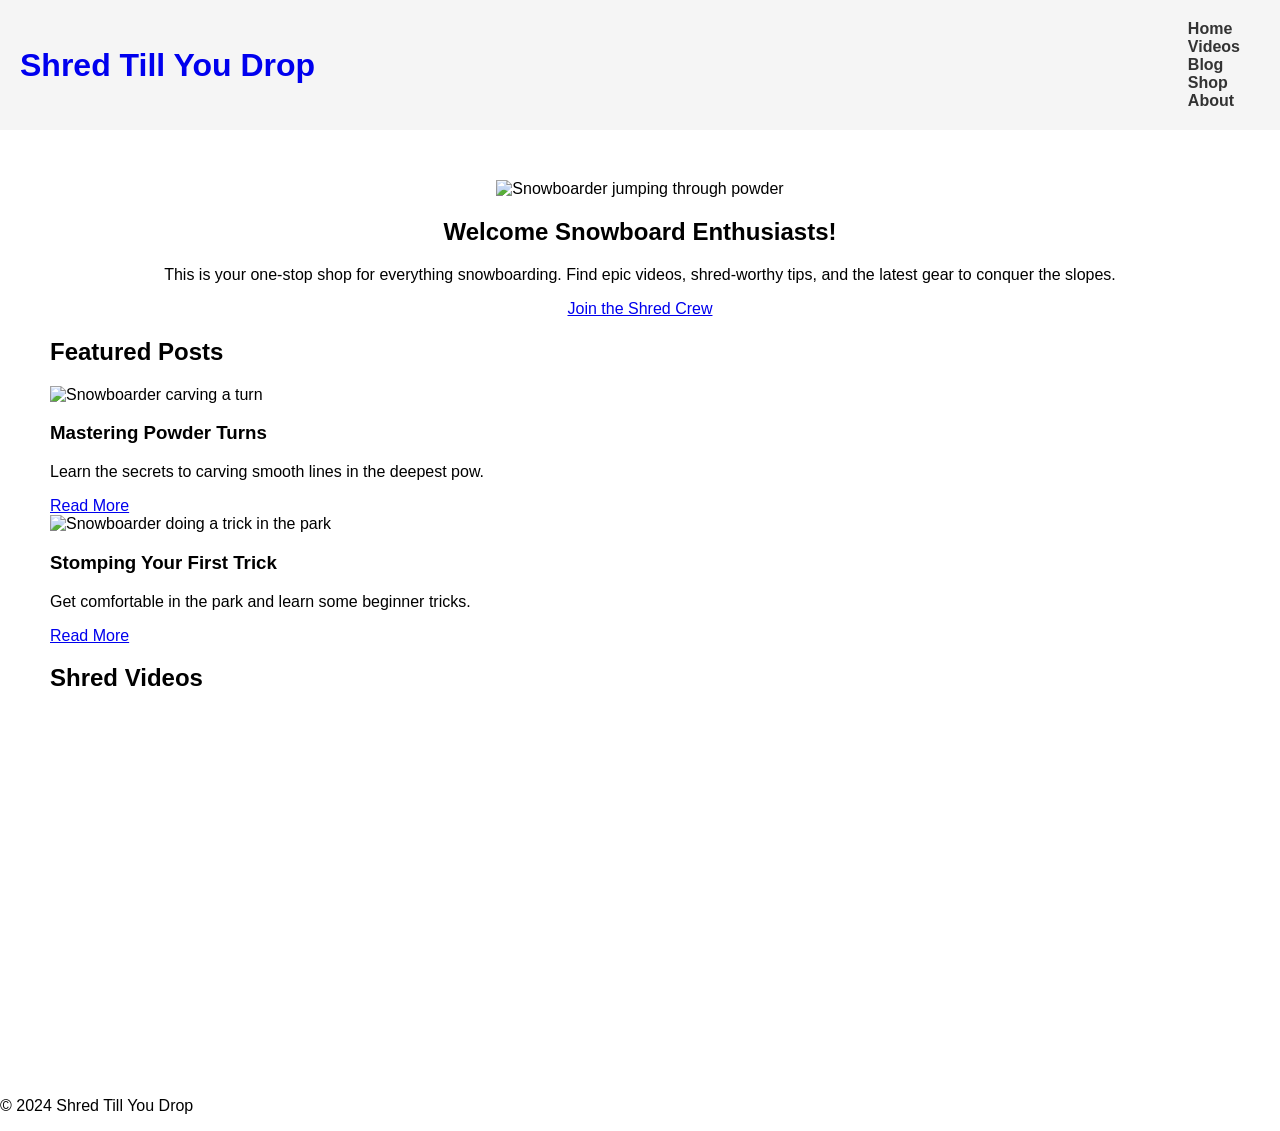
==== index.html @ 5d82a3a7 "commit" ====
<!DOCTYPE html>
<html lang="en">
<head>
  <meta charset="UTF-8">
  <meta name="viewport" content="width=device-width, initial-scale=1.0">
  <title>Shred Till You Drop - Snowboarding</title>
  <link rel="stylesheet" href="style.css">
</head>
<body>
  <header class="header">
    <a href="#" class="logo">
      <h1>Shred Till You Drop</h1>
    </a>
    <nav class="nav">
      <ul>
        <li><a href="#">Home</a></li>
        <li><a href="#">Videos</a></li>
        <li><a href="#">Blog</a></li>
        <li><a href="#">Shop</a></li>
        <li><a href="#">About</a></li>
      </ul>
    </nav>
  </header>

  <main>
    <section class="hero">
      <img src="https://unsplash.com/s/photos/ski-jumping" alt="Snowboarder jumping through powder">
      <h2>Welcome Snowboard Enthusiasts!</h2>
      <p>This is your one-stop shop for everything snowboarding. Find epic videos, shred-worthy tips, and the latest gear to conquer the slopes.</p>
      <a href="#" class="hero-btn">Join the Shred Crew</a>
    </section>

    <section class="featured-posts">
      <h2>Featured Posts</h2>
      <article>
        <img src="https://unsplash.com/s/photos/skiing-and-snowboarding" alt="Snowboarder carving a turn">
        <h3>Mastering Powder Turns</h3>
        <p>Learn the secrets to carving smooth lines in the deepest pow.</p>
        <a href="#">Read More</a>
      </article>
      <article>
        <img src="https://www.pexels.com/photo/a-snowboarder-is-doing-a-trick-on-a-rail-15751536/" alt="Snowboarder doing a trick in the park">
        <h3>Stomping Your First Trick</h3>
        <p>Get comfortable in the park and learn some beginner tricks.</p>
        <a href="#">Read More</a>
      </article>
    </section>

    <section class="videos">
      <h2>Shred Videos</h2>
      <iframe width="560" height="315" src="https://www.youtube.com/embed/hLQmtYMOBqQ" title="YouTube video" frameborder="0" allow="accelerometer; autoplay; clipboard-write; encrypted-media; gyroscope; picture-in-picture" allowfullscreen></iframe>
      <iframe width="560" height="315" src="https://www.youtube.com/embed/zFwO5_qaXXc" title="YouTube video" frameborder="0" allow="accelerometer; autoplay; clipboard-write; encrypted-media; gyroscope; picture-in-picture" allowfullscreen></iframe>
    </section>
  </main>

  <footer class="footer">
    <p>&copy; 2024 Shred Till You Drop</p>
  </footer>
</body>
</html>
---- style.css ----
body {
  font-family: Arial, sans-serif;
  margin: 0;
  padding: 0;
  background-color: #fff;
}

.header {
  background-color: #f5f5f5;
  color: #333;
  padding: 20px;
  display: flex;
  justify-content: space-between;
  align-items: center;
}

h1 {
  margin: 0;
  font-size: 2em;
}

.logo {
  text-decoration: none;
}

nav {
  display: flex;
}

nav ul {
  list-style: none;
  padding: 0;
  margin: 0;
}

nav li {
  margin-right: 20px;
}

nav a {
  color: #333;
  text-decoration: none;
  font-weight: bold;
}

main {
  padding: 50px;
}

.hero {
  text-align: center
}
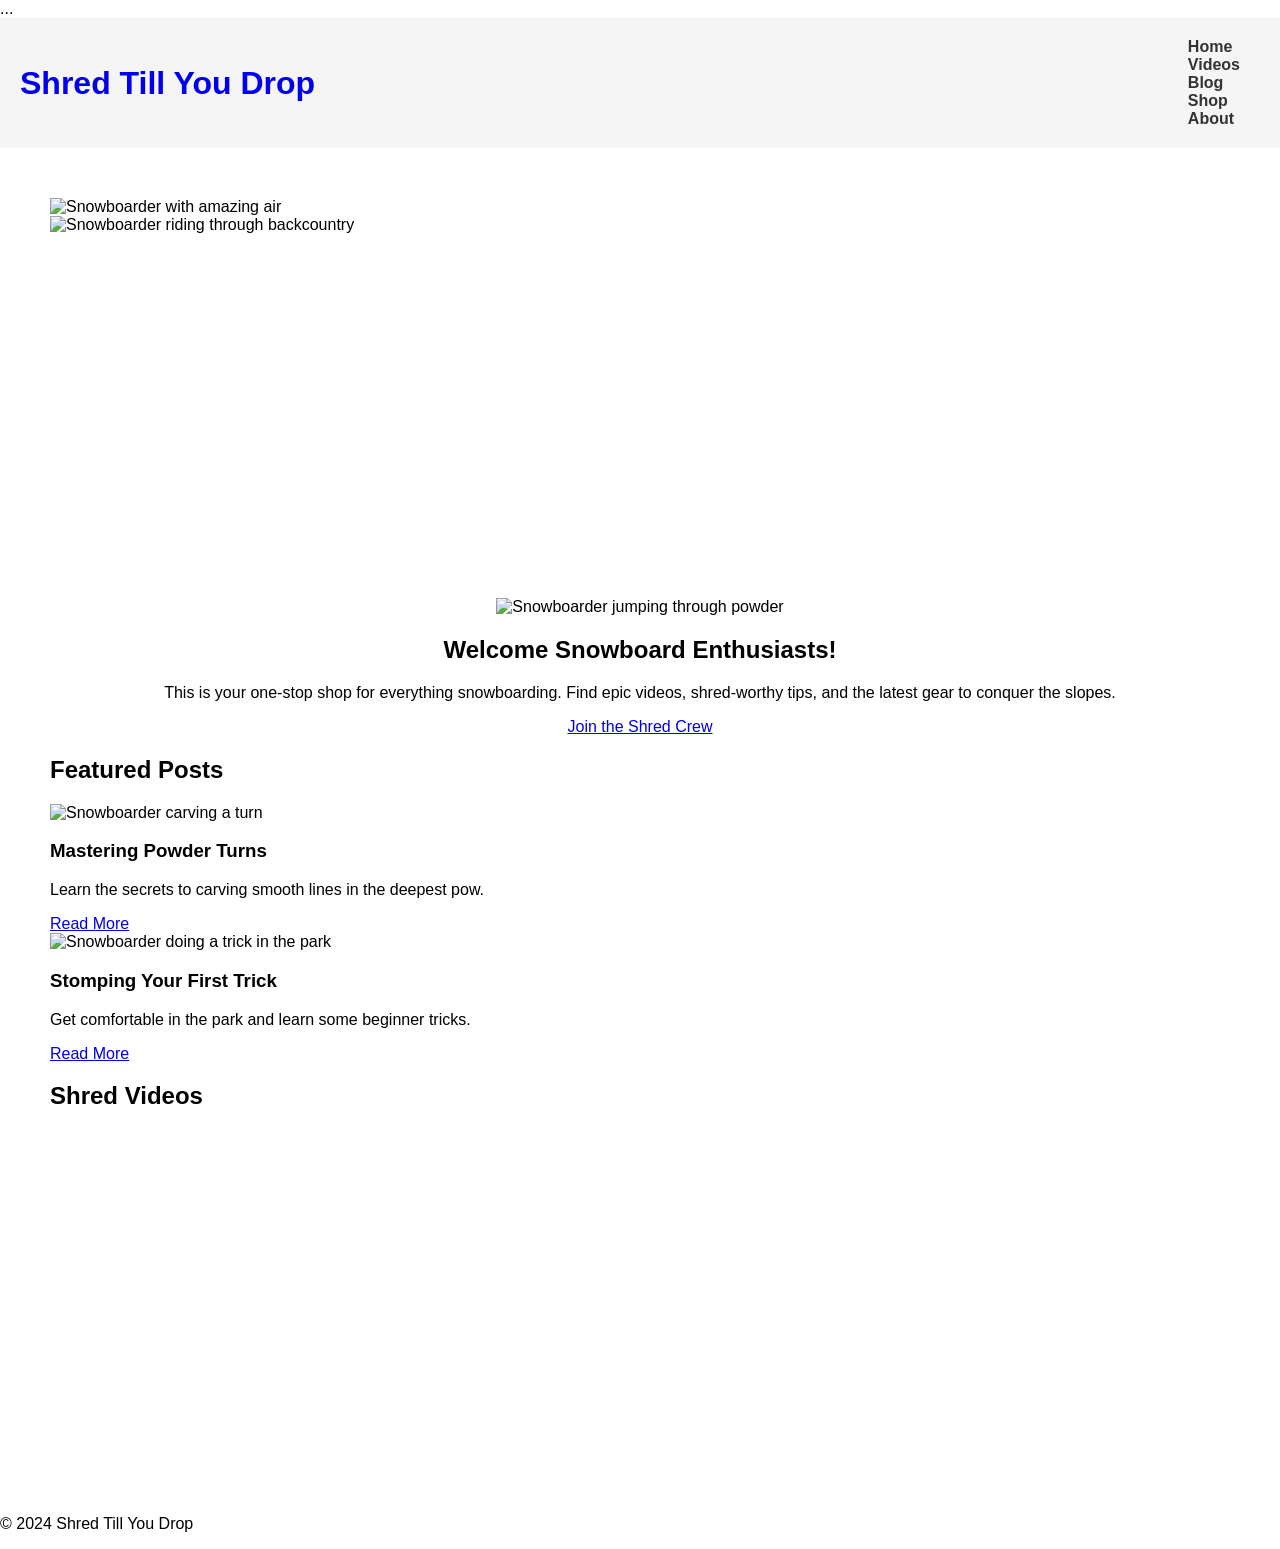
==== commit 2e944e2b: "commit" ====
--- a/index.html
+++ b/index.html
@@ -5,6 +5,8 @@
   <meta name="viewport" content="width=device-width, initial-scale=1.0">
   <title>Shred Till You Drop - Snowboarding</title>
   <link rel="stylesheet" href="style.css">
+  <link rel="stylesheet" href="style.css">
+  <link rel="stylesheet" href="path/to/swiper-bundle.min.css">  <script src="path/to/swiper-bundle.min.js"></script>  ...
 </head>
 <body>
   <header class="header">
@@ -23,6 +25,20 @@
   </header>
 
   <main>
+    <section class="slider">
+      <div class="swiper">
+        <div class="swiper-wrapper">
+          <div class="swiper-slide">
+            <img src="https://unsplash.com/s/photos/snowboard-jump" alt="Snowboarder with amazing air">
+          </div>
+          <div class="swiper-slide">
+            <img src="https://unsplash.com/s/photos/snowboarder-backcountry" alt="Snowboarder riding through backcountry">
+          </div>
+          </div>
+        <div class="swiper-button-prev"></div>
+        <div class="swiper-button-next"></div>
+      </div>
+    </section>
     <section class="hero">
       <img src="https://unsplash.com/s/photos/ski-jumping" alt="Snowboarder jumping through powder">
       <h2>Welcome Snowboard Enthusiasts!</h2>
@@ -56,5 +72,23 @@
   <footer class="footer">
     <p>&copy; 2024 Shred Till You Drop</p>
   </footer>
+
+
+  <script>
+    var swiper = new Swiper('.swiper', {
+      // Optional configuration options for the slider
+      slidesPerView: 1,
+      spaceBetween: 0,
+      loop: true,
+      pagination: {
+        el: '.swiper-pagination',
+        clickable: true
+      },
+      navigation: {
+        nextEl: '.swiper-button-next',
+        prevEl: '.swiper-button-prev'
+      }
+    });
+  </script>
 </body>
 </html>
--- a/style.css
+++ b/style.css
@@ -49,4 +49,19 @@
 
 .hero {
   text-align: center
+}
+.slider {
+  width: 100%;
+  height: 400px; /* Adjust height as needed */
+}
+
+.swiper-slide img {
+  width: 100%;
+  height: 100%;
+  object-fit: cover; /* Ensures images fill the slide area */
+}
+
+.swiper-button-prev,
+.swiper-button-next {
+  color: #fff; /* Adjust button color */
 }
--- a/style.css
+++ b/style.css
@@ -49,4 +49,19 @@
 
 .hero {
   text-align: center
+}
+.slider {
+  width: 100%;
+  height: 400px; /* Adjust height as needed */
+}
+
+.swiper-slide img {
+  width: 100%;
+  height: 100%;
+  object-fit: cover; /* Ensures images fill the slide area */
+}
+
+.swiper-button-prev,
+.swiper-button-next {
+  color: #fff; /* Adjust button color */
 }
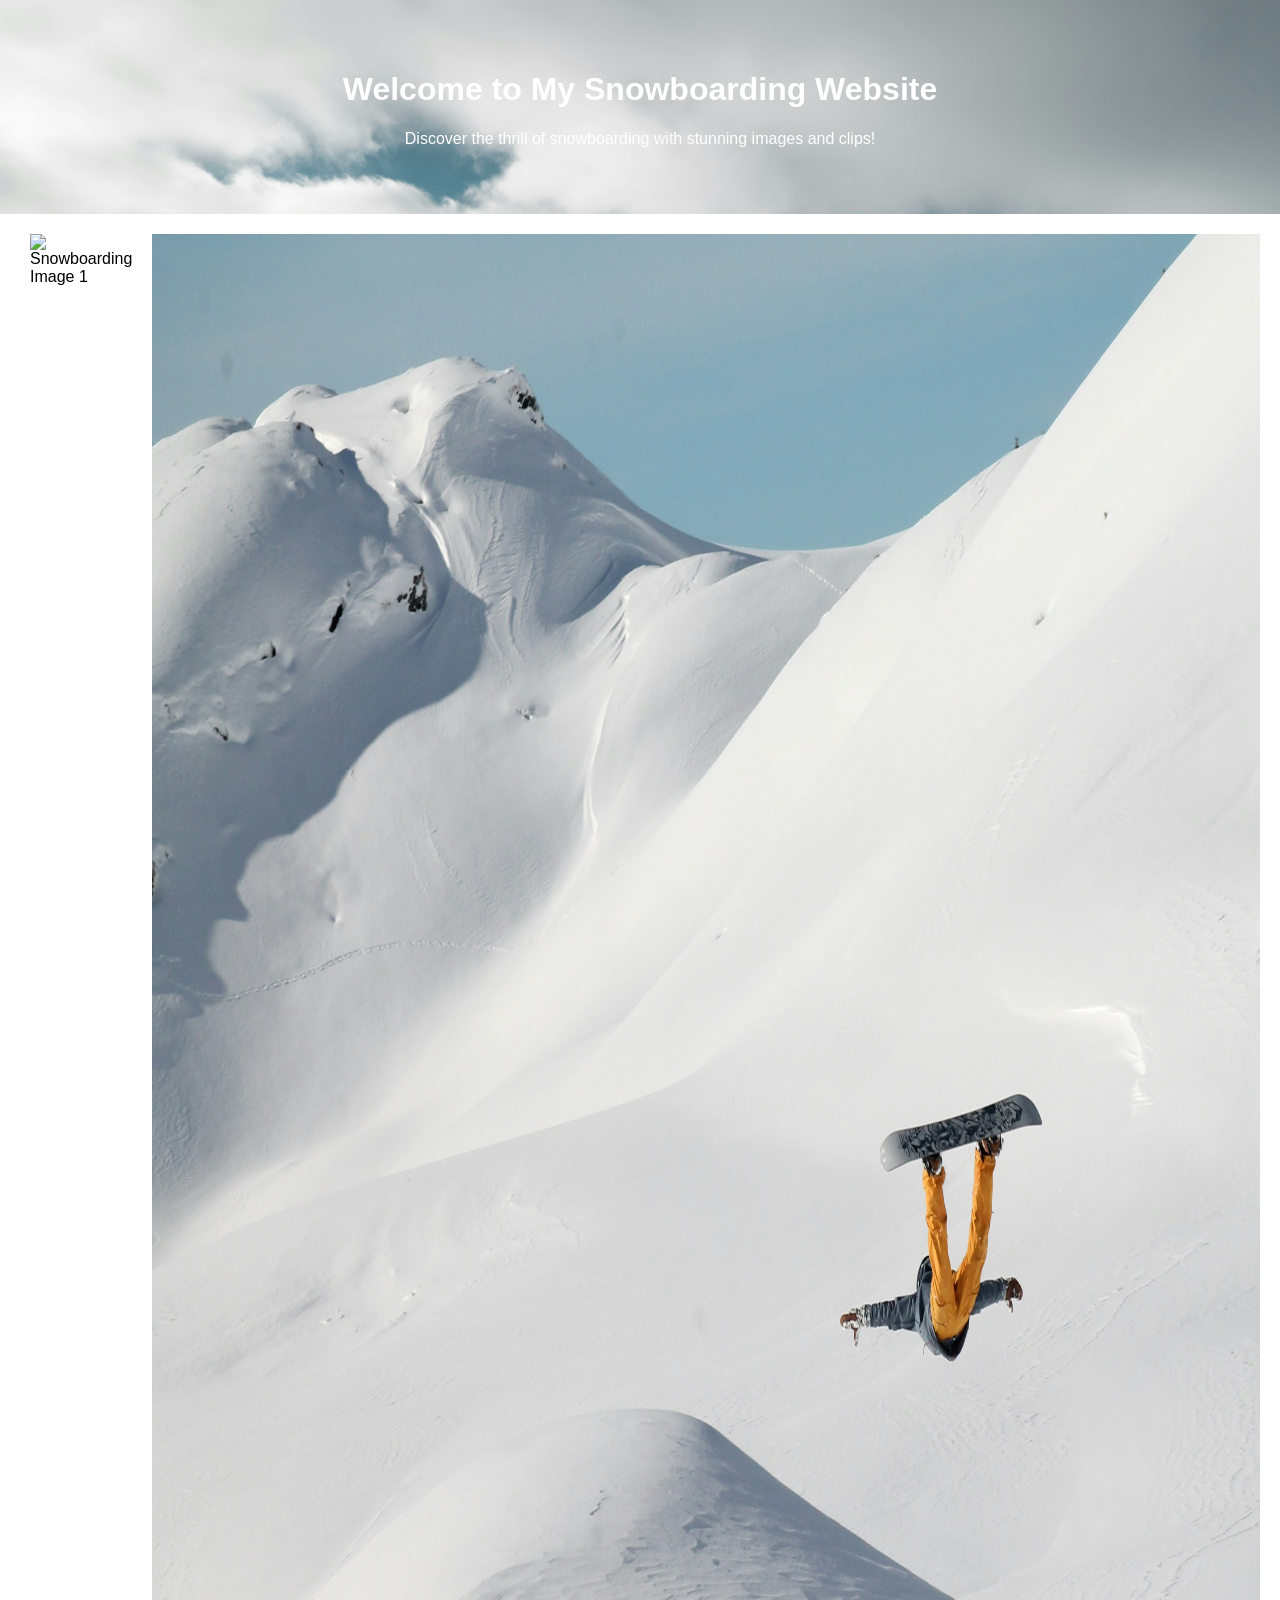
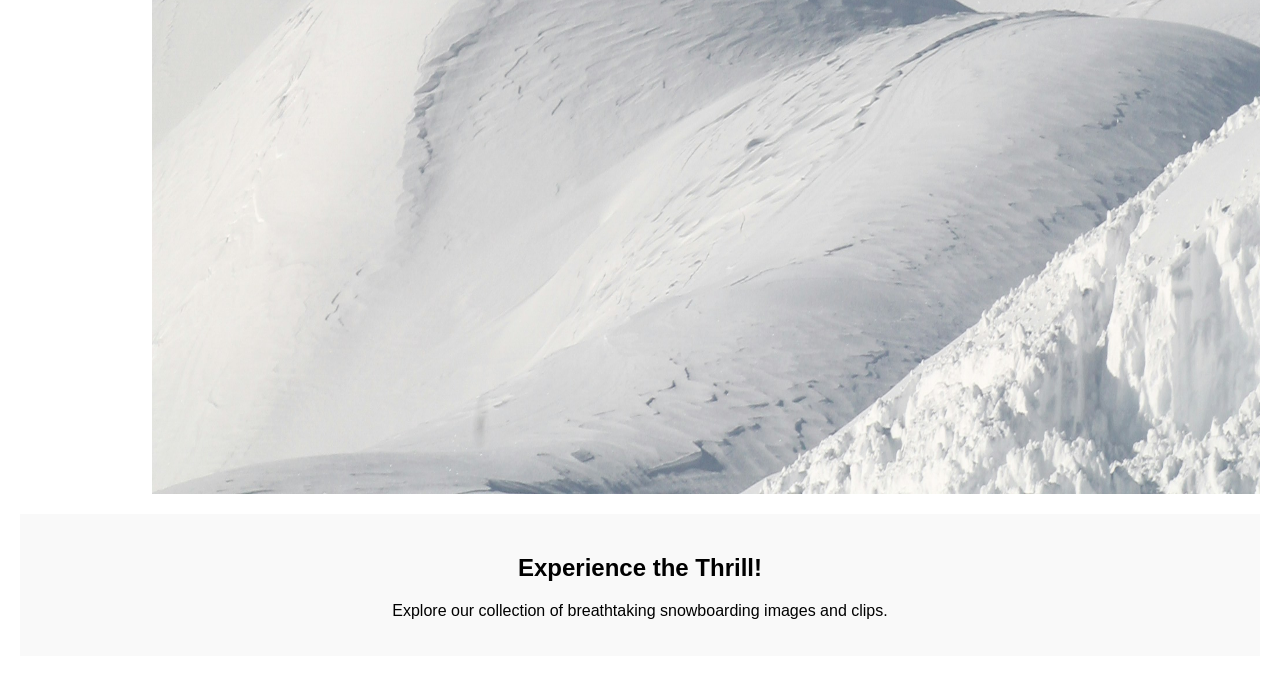
==== commit c042705a: "commit" ====
--- a/index.html
+++ b/index.html
@@ -1,94 +1,44 @@
 <!DOCTYPE html>
 <html lang="en">
 <head>
-  <meta charset="UTF-8">
-  <meta name="viewport" content="width=device-width, initial-scale=1.0">
-  <title>Shred Till You Drop - Snowboarding</title>
-  <link rel="stylesheet" href="style.css">
-  <link rel="stylesheet" href="style.css">
-  <link rel="stylesheet" href="path/to/swiper-bundle.min.css">  <script src="path/to/swiper-bundle.min.js"></script>  ...
+    <meta charset="UTF-8">
+    <meta name="viewport" content="width=device-width, initial-scale=1.0">
+    <title>Snowboarding Website</title>
+    <link rel="stylesheet" href="styles.css">
 </head>
 <body>
-  <header class="header">
-    <a href="#" class="logo">
-      <h1>Shred Till You Drop</h1>
-    </a>
-    <nav class="nav">
-      <ul>
-        <li><a href="#">Home</a></li>
-        <li><a href="#">Videos</a></li>
-        <li><a href="#">Blog</a></li>
-        <li><a href="#">Shop</a></li>
-        <li><a href="#">About</a></li>
-      </ul>
-    </nav>
-  </header>
+    <header class="header">
+        <div class="header-content">
+            <h1>Welcome to My Snowboarding Website</h1>
+            <p>Discover the thrill of snowboarding with stunning images and clips!</p>
+        </div>
+    </header>
+    
+    <div class="main-content">
+        <div class="slider">
+            <div class="slides">
+                <img src="images/bence-balla-schottner-wkEhUsKgtwM-unsplash.jpg" alt="Snowboarding Image 1">
+                <img src="images/fabian-schneider-LXswmpRHORY-unsplash.jpg" alt="Snowboarding Image 2">
+                <img src="images/go-montgenevre-QzUsG1EieqE-unsplash.jpg" alt="Snowboarding Image 3">
+                <img src="images/hamish-duncan-XO6FSH3H5CE-unsplash.jpg" alt="Snowboarding Image 4">
+                <img src="images/johannes-waibel-WdBQHcIiSIw-unsplash.jpg" alt="Snowboarding Image 5">
+                <img src="images/joshua-reddekopp-9BpTTLoTv9w-unsplash.jpg" alt="Snowboarding Image 6">
+                <img src="images/karsten-winegeart-pCS5YlrskC8-unsplash.jpg" alt="Snowboarding Image 7">
+                <img src="images/markos-mant-l6ZJR-7ZpQY-unsplash (1).jpg" alt="Snowboarding Image 8">
+                <img src="images/markos-mant-l6ZJR-7ZpQY-unsplash.jpg" alt="Snowboarding Image 9">
+                <img src="images/pexels-jeandaniel-francoeur-15751536.jpg" alt="Snowboarding Image 10">
+                <img src="images/sven-piek-xqO2r9QUyvo-unsplash.jpg" alt="Snowboarding Image 11">
+                <img src="images/yann-allegre-8FG9tt8qZ-8-unsplash.jpg" alt="Snowboarding Image 12">
+            </div>
+        </div>
+        
+        <div class="additional-content">
+            <h2>Experience the Thrill!</h2>
+            <p>Explore our collection of breathtaking snowboarding images and clips.</p>
+            <!-- Add more content here -->
+        </div>
+    </div>
 
-  <main>
-    <section class="slider">
-      <div class="swiper">
-        <div class="swiper-wrapper">
-          <div class="swiper-slide">
-            <img src="https://unsplash.com/s/photos/snowboard-jump" alt="Snowboarder with amazing air">
-          </div>
-          <div class="swiper-slide">
-            <img src="https://unsplash.com/s/photos/snowboarder-backcountry" alt="Snowboarder riding through backcountry">
-          </div>
-          </div>
-        <div class="swiper-button-prev"></div>
-        <div class="swiper-button-next"></div>
-      </div>
-    </section>
-    <section class="hero">
-      <img src="https://unsplash.com/s/photos/ski-jumping" alt="Snowboarder jumping through powder">
-      <h2>Welcome Snowboard Enthusiasts!</h2>
-      <p>This is your one-stop shop for everything snowboarding. Find epic videos, shred-worthy tips, and the latest gear to conquer the slopes.</p>
-      <a href="#" class="hero-btn">Join the Shred Crew</a>
-    </section>
-
-    <section class="featured-posts">
-      <h2>Featured Posts</h2>
-      <article>
-        <img src="https://unsplash.com/s/photos/skiing-and-snowboarding" alt="Snowboarder carving a turn">
-        <h3>Mastering Powder Turns</h3>
-        <p>Learn the secrets to carving smooth lines in the deepest pow.</p>
-        <a href="#">Read More</a>
-      </article>
-      <article>
-        <img src="https://www.pexels.com/photo/a-snowboarder-is-doing-a-trick-on-a-rail-15751536/" alt="Snowboarder doing a trick in the park">
-        <h3>Stomping Your First Trick</h3>
-        <p>Get comfortable in the park and learn some beginner tricks.</p>
-        <a href="#">Read More</a>
-      </article>
-    </section>
-
-    <section class="videos">
-      <h2>Shred Videos</h2>
-      <iframe width="560" height="315" src="https://www.youtube.com/embed/hLQmtYMOBqQ" title="YouTube video" frameborder="0" allow="accelerometer; autoplay; clipboard-write; encrypted-media; gyroscope; picture-in-picture" allowfullscreen></iframe>
-      <iframe width="560" height="315" src="https://www.youtube.com/embed/zFwO5_qaXXc" title="YouTube video" frameborder="0" allow="accelerometer; autoplay; clipboard-write; encrypted-media; gyroscope; picture-in-picture" allowfullscreen></iframe>
-    </section>
-  </main>
-
-  <footer class="footer">
-    <p>&copy; 2024 Shred Till You Drop</p>
-  </footer>
-
-
-  <script>
-    var swiper = new Swiper('.swiper', {
-      // Optional configuration options for the slider
-      slidesPerView: 1,
-      spaceBetween: 0,
-      loop: true,
-      pagination: {
-        el: '.swiper-pagination',
-        clickable: true
-      },
-      navigation: {
-        nextEl: '.swiper-button-next',
-        prevEl: '.swiper-button-prev'
-      }
-    });
-  </script>
+    <script src="script.js"></script>
 </body>
-</html>+</html>
--- a/styles.css
+++ b/styles.css
@@ -0,0 +1,48 @@
+body {
+  font-family: Arial, sans-serif;
+  margin: 0;
+  padding: 0;
+}
+
+.header {
+  background-image: url("images/yann-allegre-8FG9tt8qZ-8-unsplash.jpg"); /* Add your header background image */
+  background-size: cover;
+  color: #fff;
+  padding: 50px;
+  text-align: center;
+}
+
+.header-content {
+  max-width: 800px;
+  margin: 0 auto;
+}
+
+.main-content {
+  display: grid;
+  grid-template-columns: 1fr;
+  grid-gap: 20px;
+  padding: 20px;
+}
+
+.slider {
+  display: flex;
+  overflow-x: auto;
+  scroll-snap-type: x mandatory;
+}
+
+.slides {
+  display: flex;
+  scroll-snap-align: center;
+}
+
+.slides img {
+  max-width: 100%;
+  height: auto;
+  margin: 0 10px;
+}
+
+.additional-content {
+  background-color: #f9f9f9;
+  padding: 20px;
+  text-align: center;
+}
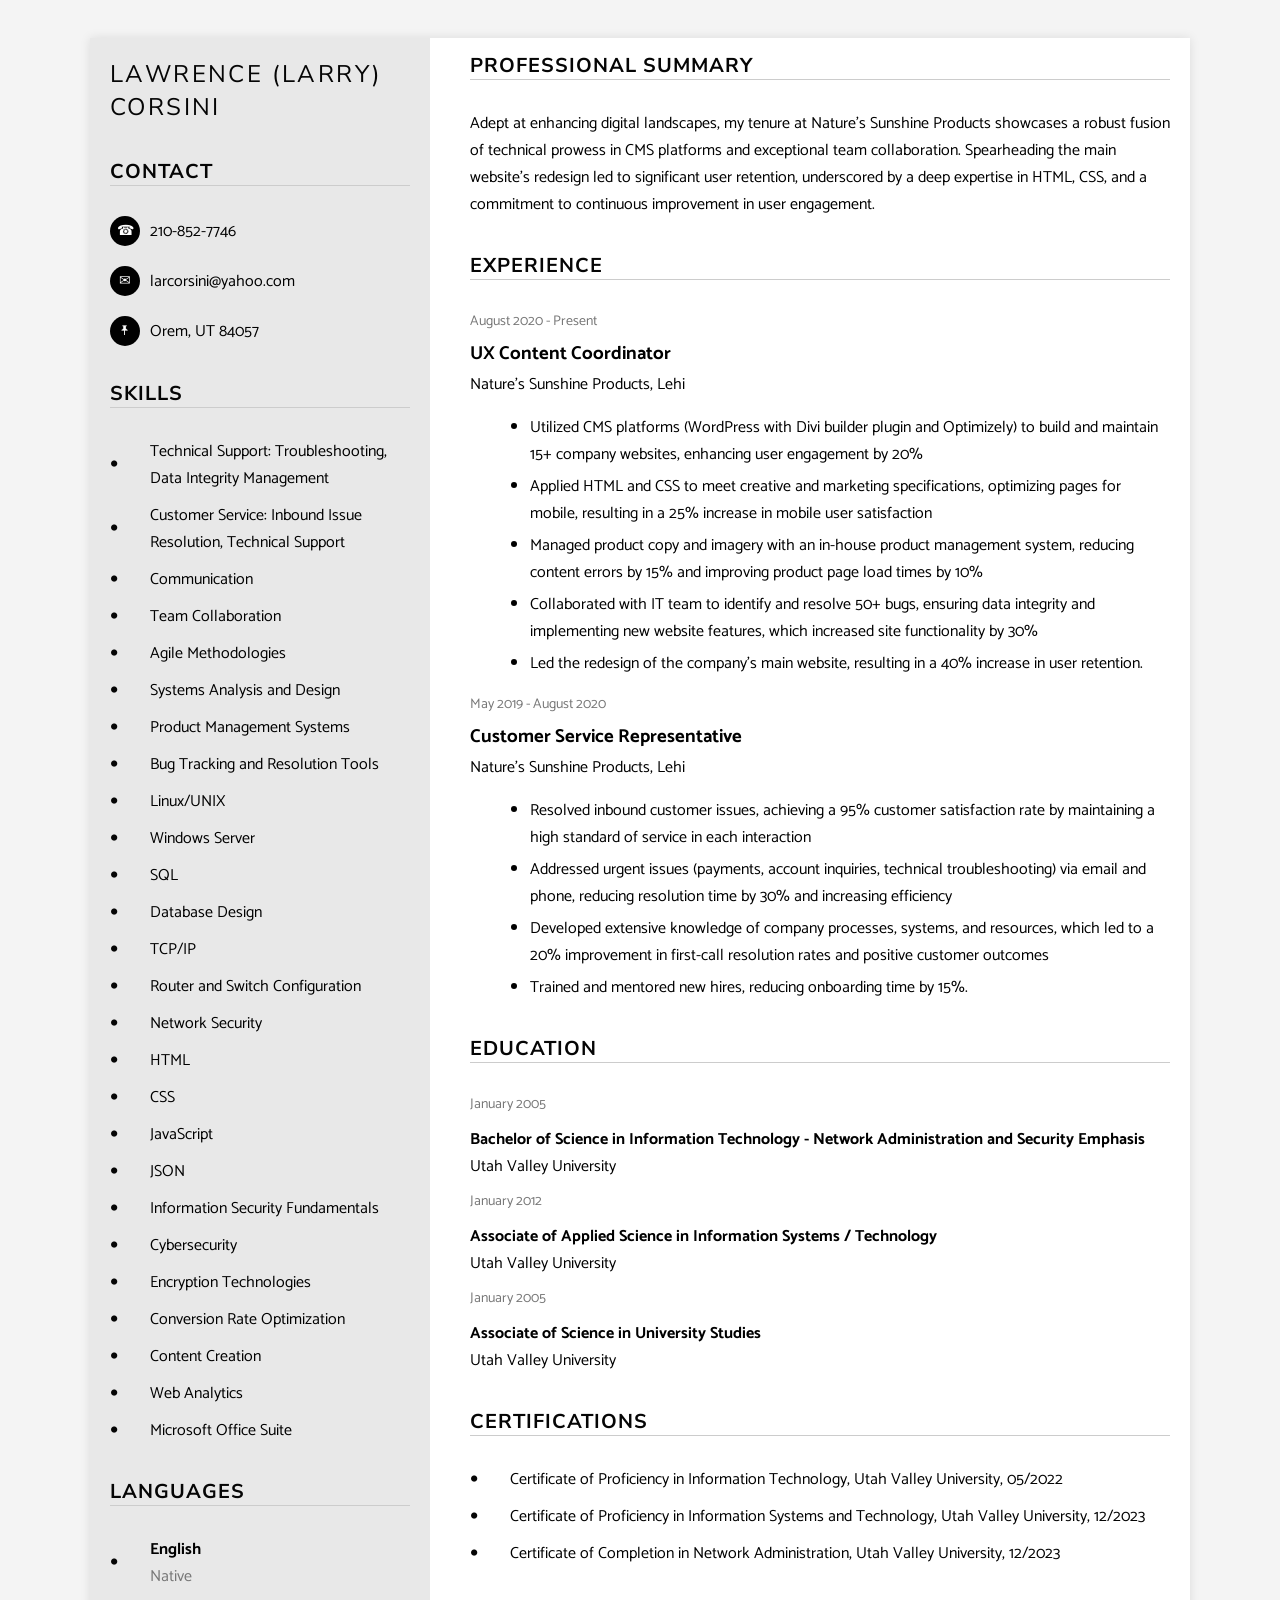
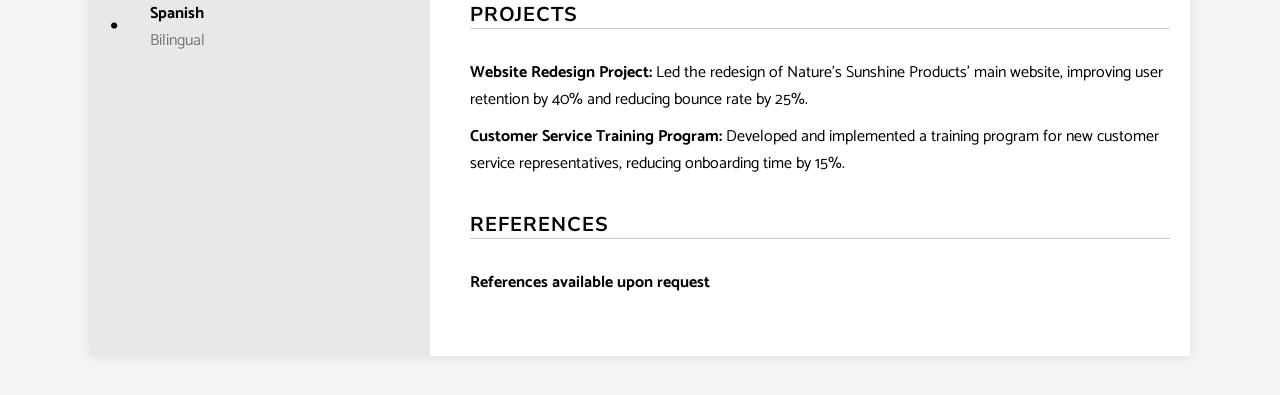
==== commit a718a4b3: "Add files via upload" ====
--- a/index.html
+++ b/index.html
@@ -1,44 +1,123 @@
-<!DOCTYPE html>
-<html lang="en">
-<head>
-    <meta charset="UTF-8">
-    <meta name="viewport" content="width=device-width, initial-scale=1.0">
-    <title>Snowboarding Website</title>
-    <link rel="stylesheet" href="styles.css">
-</head>
-<body>
-    <header class="header">
-        <div class="header-content">
-            <h1>Welcome to My Snowboarding Website</h1>
-            <p>Discover the thrill of snowboarding with stunning images and clips!</p>
-        </div>
-    </header>
-    
-    <div class="main-content">
-        <div class="slider">
-            <div class="slides">
-                <img src="images/bence-balla-schottner-wkEhUsKgtwM-unsplash.jpg" alt="Snowboarding Image 1">
-                <img src="images/fabian-schneider-LXswmpRHORY-unsplash.jpg" alt="Snowboarding Image 2">
-                <img src="images/go-montgenevre-QzUsG1EieqE-unsplash.jpg" alt="Snowboarding Image 3">
-                <img src="images/hamish-duncan-XO6FSH3H5CE-unsplash.jpg" alt="Snowboarding Image 4">
-                <img src="images/johannes-waibel-WdBQHcIiSIw-unsplash.jpg" alt="Snowboarding Image 5">
-                <img src="images/joshua-reddekopp-9BpTTLoTv9w-unsplash.jpg" alt="Snowboarding Image 6">
-                <img src="images/karsten-winegeart-pCS5YlrskC8-unsplash.jpg" alt="Snowboarding Image 7">
-                <img src="images/markos-mant-l6ZJR-7ZpQY-unsplash (1).jpg" alt="Snowboarding Image 8">
-                <img src="images/markos-mant-l6ZJR-7ZpQY-unsplash.jpg" alt="Snowboarding Image 9">
-                <img src="images/pexels-jeandaniel-francoeur-15751536.jpg" alt="Snowboarding Image 10">
-                <img src="images/sven-piek-xqO2r9QUyvo-unsplash.jpg" alt="Snowboarding Image 11">
-                <img src="images/yann-allegre-8FG9tt8qZ-8-unsplash.jpg" alt="Snowboarding Image 12">
-            </div>
-        </div>
-        
-        <div class="additional-content">
-            <h2>Experience the Thrill!</h2>
-            <p>Explore our collection of breathtaking snowboarding images and clips.</p>
-            <!-- Add more content here -->
-        </div>
-    </div>
-
-    <script src="script.js"></script>
-</body>
-</html>
+<!DOCTYPE html>
+<html lang="en">
+<head>
+    <meta charset="UTF-8">
+    <meta name="viewport" content="width=device-width, initial-scale=1.0">
+    <title>Lawrence Corsini - Resume</title>
+    <link rel="stylesheet" href="styles.css">
+    <link href="https://fonts.googleapis.com/css2?family=Catamaran:wght@400;500;600;700&family=Nunito+Sans:wght@400;600&display=swap" rel="stylesheet">
+</head>
+<body>
+    <div class="container">
+        <div class="left-box">
+            <div class="section name-sec">
+                <div class="name">
+                    <span class="first-name">Lawrence (Larry)</span>
+                    <span class="last-name">Corsini</span>
+                </div>
+            </div>
+            
+            <div class="section contact-sec">
+                <div class="sectiontitle">Contact</div>
+                <div class="contact-info">
+                    <p><span class="icon icon-phone"></span> 210-852-7746</p>
+                    <p><span class="icon icon-email"></span> larcorsini@yahoo.com</p>
+                    <p><span class="icon icon-address"></span> Orem, UT 84057</p>
+                </div>
+            </div>
+            <div class="section skills-sec">
+                <div class="sectiontitle">Skills</div>
+                <ul>
+                    <li>Technical Support: Troubleshooting, Data Integrity Management</li>
+                    <li>Customer Service: Inbound Issue Resolution, Technical Support</li>
+                    <li>Communication</li>
+                    <li>Team Collaboration</li>
+                    <li>Agile Methodologies</li>
+                    <li>Systems Analysis and Design</li>
+                    <li>Product Management Systems</li>
+                    <li>Bug Tracking and Resolution Tools</li>
+                    <li>Linux/UNIX</li>
+                    <li>Windows Server</li>
+                    <li>SQL</li>
+                    <li>Database Design</li>
+                    <li>TCP/IP</li>
+                    <li>Router and Switch Configuration</li>
+                    <li>Network Security</li>
+                    <li>HTML</li>
+                    <li>CSS</li>
+                    <li>JavaScript</li>
+                    <li>JSON</li>
+                    <li>Information Security Fundamentals</li>
+                    <li>Cybersecurity</li>
+                    <li>Encryption Technologies</li>
+                    <li>Conversion Rate Optimization</li>
+                    <li>Content Creation</li>
+                    <li>Web Analytics</li>
+                    <li>Microsoft Office Suite</li>
+                </ul>
+            </div>
+            <div class="section languages-sec">
+                <div class="sectiontitle">Languages</div>
+                <ul>
+                    <li><strong>English</strong><br><span class="light-text">Native</span></li>
+                    <li><strong>Spanish</strong><br><span class="light-text">Bilingual</span></li>
+                </ul>
+            </div>
+        </div>
+        <div class="right-box">
+            <div class="section summary-sec">
+                <div class="sectiontitle">Professional Summary</div>
+                <p>Adept at enhancing digital landscapes, my tenure at Nature's Sunshine Products showcases a robust fusion of technical prowess in CMS platforms and exceptional team collaboration. Spearheading the main website's redesign led to significant user retention, underscored by a deep expertise in HTML, CSS, and a commitment to continuous improvement in user engagement.</p>
+            </div>
+            <div class="section experience-sec">
+                <div class="sectiontitle">Experience</div>
+                <p class="date">August 2020 - Present</p>
+                <h3>UX Content Coordinator</h3>
+                <p>Nature's Sunshine Products, Lehi</p>
+                <ul>
+                    <li>Utilized CMS platforms (WordPress with Divi builder plugin and Optimizely) to build and maintain 15+ company websites, enhancing user engagement by 20%</li>
+                    <li>Applied HTML and CSS to meet creative and marketing specifications, optimizing pages for mobile, resulting in a 25% increase in mobile user satisfaction</li>
+                    <li>Managed product copy and imagery with an in-house product management system, reducing content errors by 15% and improving product page load times by 10%</li>
+                    <li>Collaborated with IT team to identify and resolve 50+ bugs, ensuring data integrity and implementing new website features, which increased site functionality by 30%</li>
+                    <li>Led the redesign of the company's main website, resulting in a 40% increase in user retention.</li>
+                </ul>
+                <p class="date">May 2019 - August 2020</p>
+                <h3>Customer Service Representative</h3>
+                <p>Nature's Sunshine Products, Lehi</p>
+                <ul>
+                    <li>Resolved inbound customer issues, achieving a 95% customer satisfaction rate by maintaining a high standard of service in each interaction</li>
+                    <li>Addressed urgent issues (payments, account inquiries, technical troubleshooting) via email and phone, reducing resolution time by 30% and increasing efficiency</li>
+                    <li>Developed extensive knowledge of company processes, systems, and resources, which led to a 20% improvement in first-call resolution rates and positive customer outcomes</li>
+                    <li>Trained and mentored new hires, reducing onboarding time by 15%.</li>
+                </ul>
+            </div>
+            <div class="section education-sec">
+                <div class="sectiontitle">Education</div>
+                <p class="date">January 2005</p>
+                <p><strong>Bachelor of Science in Information Technology - Network Administration and Security Emphasis</strong><br>Utah Valley University</p>
+                <p class="date">January 2012</p>
+                <p><strong>Associate of Applied Science in Information Systems / Technology</strong><br>Utah Valley University</p>
+                <p class="date">January 2005</p>
+                <p><strong>Associate of Science in University Studies</strong><br>Utah Valley University</p>
+            </div>
+            <div class="section certifications-sec">
+                <div class="sectiontitle">Certifications</div>
+                <ul>
+                    <li>Certificate of Proficiency in Information Technology, Utah Valley University, 05/2022</li>
+                    <li>Certificate of Proficiency in Information Systems and Technology, Utah Valley University, 12/2023</li>
+                    <li>Certificate of Completion in Network Administration, Utah Valley University, 12/2023</li>
+                </ul>
+            </div>
+            <div class="section projects-sec">
+                <div class="sectiontitle">Projects</div>
+                <p><strong>Website Redesign Project:</strong> Led the redesign of Nature's Sunshine Products' main website, improving user retention by 40% and reducing bounce rate by 25%.</p>
+                <p><strong>Customer Service Training Program:</strong> Developed and implemented a training program for new customer service representatives, reducing onboarding time by 15%.</p>
+            </div>
+            <div class="section references-sec">
+                <div class="sectiontitle">References</div>
+                <p><strong>References available upon request</strong></p>
+            </div>
+        </div>
+    </div>
+</body>
+</html>
--- a/styles.css
+++ b/styles.css
@@ -1,48 +1,181 @@
-body {
-  font-family: Arial, sans-serif;
-  margin: 0;
-  padding: 0;
-}
-
-.header {
-  background-image: url("images/yann-allegre-8FG9tt8qZ-8-unsplash.jpg"); /* Add your header background image */
-  background-size: cover;
-  color: #fff;
-  padding: 50px;
-  text-align: center;
-}
-
-.header-content {
-  max-width: 800px;
-  margin: 0 auto;
-}
-
-.main-content {
-  display: grid;
-  grid-template-columns: 1fr;
-  grid-gap: 20px;
-  padding: 20px;
-}
-
-.slider {
-  display: flex;
-  overflow-x: auto;
-  scroll-snap-type: x mandatory;
-}
-
-.slides {
-  display: flex;
-  scroll-snap-align: center;
-}
-
-.slides img {
-  max-width: 100%;
-  height: auto;
-  margin: 0 10px;
-}
-
-.additional-content {
-  background-color: #f9f9f9;
-  padding: 20px;
-  text-align: center;
-}
+body {
+    font-family: 'Catamaran', sans-serif;
+    margin: 0;
+    padding: 0;
+    display: flex;
+    justify-content: center;
+    align-items: center;
+    background-color: #f4f4f4;
+}
+
+.container {
+    display: flex;
+    width: 1100px;
+    background-color: #fff;
+    box-shadow: 0 0 10px rgba(0, 0, 0, 0.1);
+    margin: 3% 0;
+}
+
+.left-box {
+    width: 30%;
+    background-color: #e8e8e8;
+    padding: 20px;
+}
+
+.right-box {
+    width: 70%;
+    padding: 20px;
+    padding-left: 40px; /* More space between columns */
+
+}
+
+.section {
+    margin-bottom: 40px; /* Increase space between sections */
+}
+
+.sectiontitle {
+    font-family: 'Nunito Sans', sans-serif;
+    font-size: 20px;
+    margin-bottom: 30px;
+    border-bottom: 1px solid #ccc;
+    padding-bottom: 5px;
+    text-transform: uppercase;
+    font-weight: bold;
+    color: #050505;
+    letter-spacing: .05em;
+    line-height: 16px;
+}
+
+.name-sec .name {
+    text-align: left;
+    text-transform: uppercase;
+    font-family: 'Nunito Sans';
+    letter-spacing: .1em;
+    font-weight: 400;
+    font-size: 24px;
+    line-height: 33px;
+    box-sizing: border-box;
+    border: 0;
+    outline: 0;
+    vertical-align: baseline;
+    background: transparent;
+    margin: 0;
+    padding: 0;
+    color: #050505;
+}
+
+.name-sec .name .first-name,
+.name-sec .name .last-name {
+    display: block; /* Ensure each name part is on a separate line */
+}
+
+
+.contact-sec .contact-info p {
+    display: flex;
+    align-items: center;
+    margin: 20px 0;
+}
+
+.contact-sec .contact-info p .icon {
+    background-color: black;
+    color: white;
+    border-radius: 50%;
+    padding: 5px;
+    margin-right: 10px;
+    font-size: 14px;
+    text-align: center;
+    width: 20px;
+    height: 20px;
+    display: flex;
+    align-items: center;
+    justify-content: center;
+}
+
+.icon-phone::before {
+    content: "\260E";
+}
+
+.icon-email::before {
+    content: "\2709";
+}
+
+.icon-address::before {
+    content: "\1F588 ";
+}
+
+.skills-sec ul, .languages-sec ul, .certifications-sec ul {
+    list-style-type: none;
+    padding: 0;
+}
+
+.skills-sec ul li, .languages-sec ul li, .certifications-sec ul li {
+    margin-bottom: 10px; /* Increase space between items */
+    position: relative;
+    padding-left: 40px; /* Adjust padding for indentation */
+    list-style: none;
+}
+
+.skills-sec ul li::before, .languages-sec ul li::before, .certifications-sec ul li::before {
+    content: "\2022";
+    position: absolute;
+    left: 0;
+    top: 50%; /* Vertically center the bullet point */
+    transform: translateY(-50%);
+    font-size: 35px; /* Adjust size of bullet points */
+    color: #050505; /* Ensure bullet points are visible */
+}
+
+.summary-sec p, .projects-sec p, .references-sec p {
+    margin: 10px 0;
+}
+
+.experience-sec h3, .education-sec p {
+    margin: 10px 0;
+}
+
+.experience-sec ul {
+    list-style-type: disc;
+    margin-left: 20px;
+}
+
+.experience-sec ul li {
+    margin-bottom: 5px;
+}
+
+.experience-sec .date {
+    margin-bottom: 5px; /* Adjust the margin as needed */
+}
+
+.experience-sec h3 {
+    margin-top: 5px; /* Adjust the margin as needed */
+    margin-bottom: 2px; /* Reduce space below the job title */
+}
+
+.experience-sec p {
+    margin-top: 2px; /* Reduce space above the company name */
+    margin-bottom: 10px; /* Keep space below the company name consistent */
+}
+
+.date {
+    font-size: 14px;
+    color: #777;
+}
+
+.light-text {
+    color: #777;
+}
+.references-sec p strong {
+    color: #050505;
+    line-height: 14px;
+    font-size: 16px;
+    font-family: Catamaran;
+    word-wrap: break-word;
+    box-sizing: border-box;
+    border: 0;
+    outline: 0;
+    vertical-align: baseline;
+    background: transparent;
+    margin: 0;
+    padding: 0;
+    font-weight: bold;
+}
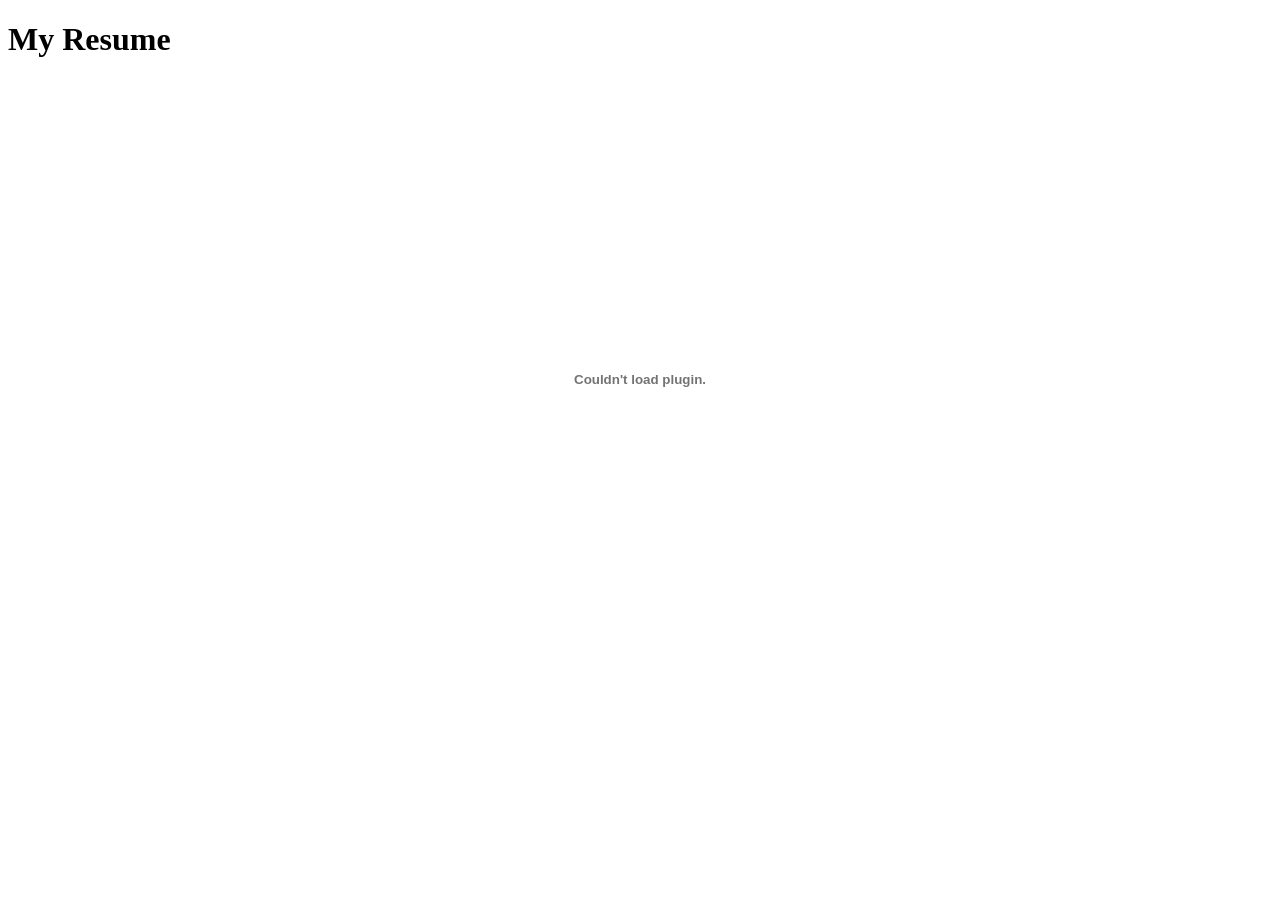
==== commit 3809c3c7: "Add files via upload" ====
--- a/index.html
+++ b/index.html
@@ -3,121 +3,10 @@
 <head>
     <meta charset="UTF-8">
     <meta name="viewport" content="width=device-width, initial-scale=1.0">
-    <title>Lawrence Corsini - Resume</title>
-    <link rel="stylesheet" href="styles.css">
-    <link href="https://fonts.googleapis.com/css2?family=Catamaran:wght@400;500;600;700&family=Nunito+Sans:wght@400;600&display=swap" rel="stylesheet">
+    <title>Larry Corsini - Resume</title>
 </head>
 <body>
-    <div class="container">
-        <div class="left-box">
-            <div class="section name-sec">
-                <div class="name">
-                    <span class="first-name">Lawrence (Larry)</span>
-                    <span class="last-name">Corsini</span>
-                </div>
-            </div>
-            
-            <div class="section contact-sec">
-                <div class="sectiontitle">Contact</div>
-                <div class="contact-info">
-                    <p><span class="icon icon-phone"></span> 210-852-7746</p>
-                    <p><span class="icon icon-email"></span> larcorsini@yahoo.com</p>
-                    <p><span class="icon icon-address"></span> Orem, UT 84057</p>
-                </div>
-            </div>
-            <div class="section skills-sec">
-                <div class="sectiontitle">Skills</div>
-                <ul>
-                    <li>Technical Support: Troubleshooting, Data Integrity Management</li>
-                    <li>Customer Service: Inbound Issue Resolution, Technical Support</li>
-                    <li>Communication</li>
-                    <li>Team Collaboration</li>
-                    <li>Agile Methodologies</li>
-                    <li>Systems Analysis and Design</li>
-                    <li>Product Management Systems</li>
-                    <li>Bug Tracking and Resolution Tools</li>
-                    <li>Linux/UNIX</li>
-                    <li>Windows Server</li>
-                    <li>SQL</li>
-                    <li>Database Design</li>
-                    <li>TCP/IP</li>
-                    <li>Router and Switch Configuration</li>
-                    <li>Network Security</li>
-                    <li>HTML</li>
-                    <li>CSS</li>
-                    <li>JavaScript</li>
-                    <li>JSON</li>
-                    <li>Information Security Fundamentals</li>
-                    <li>Cybersecurity</li>
-                    <li>Encryption Technologies</li>
-                    <li>Conversion Rate Optimization</li>
-                    <li>Content Creation</li>
-                    <li>Web Analytics</li>
-                    <li>Microsoft Office Suite</li>
-                </ul>
-            </div>
-            <div class="section languages-sec">
-                <div class="sectiontitle">Languages</div>
-                <ul>
-                    <li><strong>English</strong><br><span class="light-text">Native</span></li>
-                    <li><strong>Spanish</strong><br><span class="light-text">Bilingual</span></li>
-                </ul>
-            </div>
-        </div>
-        <div class="right-box">
-            <div class="section summary-sec">
-                <div class="sectiontitle">Professional Summary</div>
-                <p>Adept at enhancing digital landscapes, my tenure at Nature's Sunshine Products showcases a robust fusion of technical prowess in CMS platforms and exceptional team collaboration. Spearheading the main website's redesign led to significant user retention, underscored by a deep expertise in HTML, CSS, and a commitment to continuous improvement in user engagement.</p>
-            </div>
-            <div class="section experience-sec">
-                <div class="sectiontitle">Experience</div>
-                <p class="date">August 2020 - Present</p>
-                <h3>UX Content Coordinator</h3>
-                <p>Nature's Sunshine Products, Lehi</p>
-                <ul>
-                    <li>Utilized CMS platforms (WordPress with Divi builder plugin and Optimizely) to build and maintain 15+ company websites, enhancing user engagement by 20%</li>
-                    <li>Applied HTML and CSS to meet creative and marketing specifications, optimizing pages for mobile, resulting in a 25% increase in mobile user satisfaction</li>
-                    <li>Managed product copy and imagery with an in-house product management system, reducing content errors by 15% and improving product page load times by 10%</li>
-                    <li>Collaborated with IT team to identify and resolve 50+ bugs, ensuring data integrity and implementing new website features, which increased site functionality by 30%</li>
-                    <li>Led the redesign of the company's main website, resulting in a 40% increase in user retention.</li>
-                </ul>
-                <p class="date">May 2019 - August 2020</p>
-                <h3>Customer Service Representative</h3>
-                <p>Nature's Sunshine Products, Lehi</p>
-                <ul>
-                    <li>Resolved inbound customer issues, achieving a 95% customer satisfaction rate by maintaining a high standard of service in each interaction</li>
-                    <li>Addressed urgent issues (payments, account inquiries, technical troubleshooting) via email and phone, reducing resolution time by 30% and increasing efficiency</li>
-                    <li>Developed extensive knowledge of company processes, systems, and resources, which led to a 20% improvement in first-call resolution rates and positive customer outcomes</li>
-                    <li>Trained and mentored new hires, reducing onboarding time by 15%.</li>
-                </ul>
-            </div>
-            <div class="section education-sec">
-                <div class="sectiontitle">Education</div>
-                <p class="date">January 2005</p>
-                <p><strong>Bachelor of Science in Information Technology - Network Administration and Security Emphasis</strong><br>Utah Valley University</p>
-                <p class="date">January 2012</p>
-                <p><strong>Associate of Applied Science in Information Systems / Technology</strong><br>Utah Valley University</p>
-                <p class="date">January 2005</p>
-                <p><strong>Associate of Science in University Studies</strong><br>Utah Valley University</p>
-            </div>
-            <div class="section certifications-sec">
-                <div class="sectiontitle">Certifications</div>
-                <ul>
-                    <li>Certificate of Proficiency in Information Technology, Utah Valley University, 05/2022</li>
-                    <li>Certificate of Proficiency in Information Systems and Technology, Utah Valley University, 12/2023</li>
-                    <li>Certificate of Completion in Network Administration, Utah Valley University, 12/2023</li>
-                </ul>
-            </div>
-            <div class="section projects-sec">
-                <div class="sectiontitle">Projects</div>
-                <p><strong>Website Redesign Project:</strong> Led the redesign of Nature's Sunshine Products' main website, improving user retention by 40% and reducing bounce rate by 25%.</p>
-                <p><strong>Customer Service Training Program:</strong> Developed and implemented a training program for new customer service representatives, reducing onboarding time by 15%.</p>
-            </div>
-            <div class="section references-sec">
-                <div class="sectiontitle">References</div>
-                <p><strong>References available upon request</strong></p>
-            </div>
-        </div>
-    </div>
+    <h1>My Resume</h1>
+    <embed src="LarryCorsiniResume.pdf" type="application/pdf" width="100%" height="600px" />
 </body>
 </html>
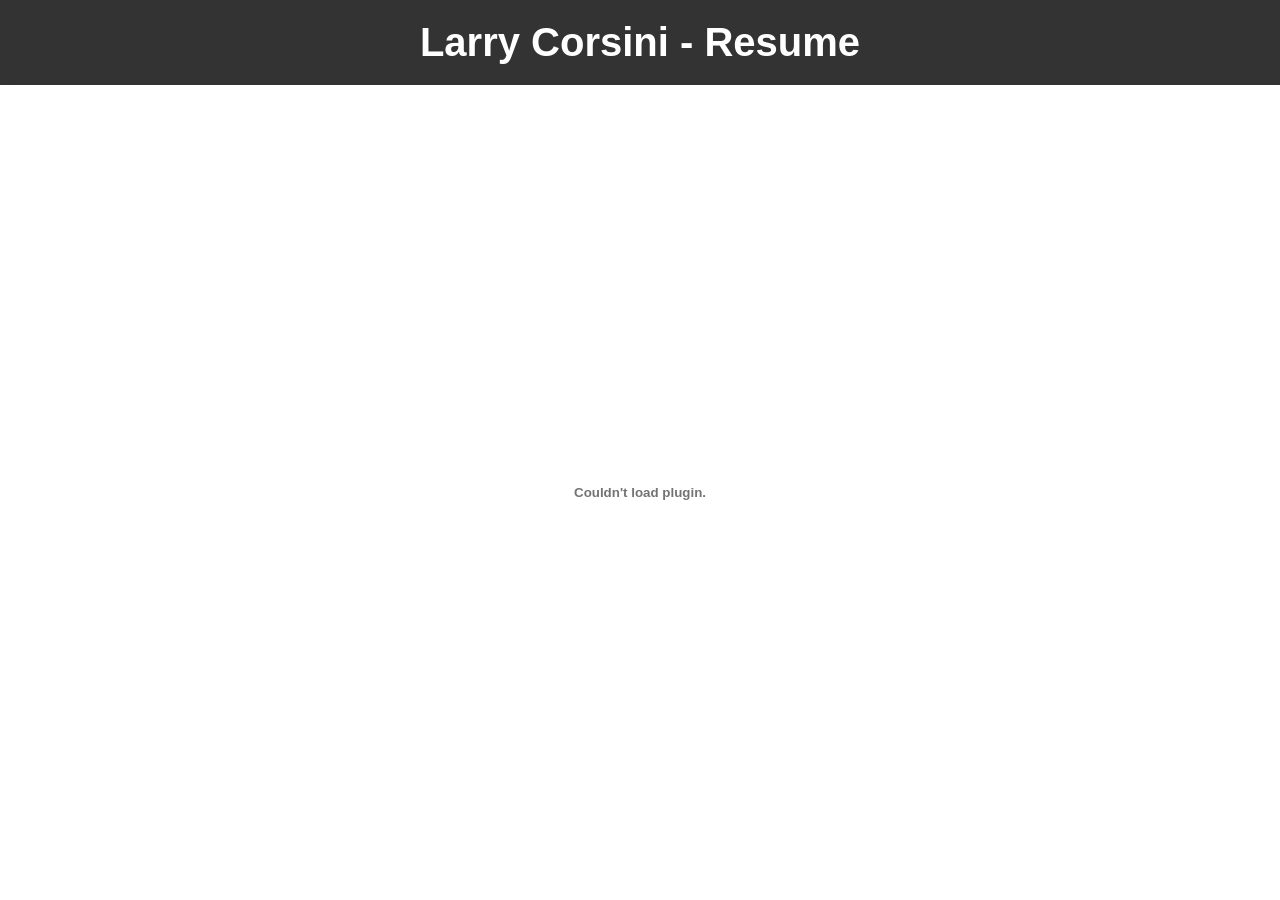
==== commit a611128a: "Add files via upload" ====
--- a/index.html
+++ b/index.html
@@ -4,9 +4,15 @@
     <meta charset="UTF-8">
     <meta name="viewport" content="width=device-width, initial-scale=1.0">
     <title>Larry Corsini - Resume</title>
+    <link rel="stylesheet" href="styles.css">
 </head>
 <body>
-    <h1>My Resume</h1>
-    <embed src="LarryCorsiniResume.pdf" type="application/pdf" width="100%" height="600px" />
+    <div class="header">
+        <h1>Larry Corsini - Resume</h1>
+    </div>
+
+    <div class="pdf-container">
+        <embed src="LarryCorsiniResume.pdf" type="application/pdf" class="pdf-frame"/>
+    </div>
 </body>
 </html>
--- a/styles.css
+++ b/styles.css
@@ -0,0 +1,58 @@
+/* Base styling */
+body {
+    margin: 0;
+    padding: 0;
+    font-family: 'Catamaran', sans-serif;
+    display: flex;
+    flex-direction: column;
+    height: 100vh;
+    background-color: #f4f4f4;
+}
+
+.header {
+    background-color: #333;
+    color: #fff;
+    padding: 20px;
+    text-align: center;
+}
+
+.header h1 {
+    font-size: 2.5em;
+    margin: 0;
+}
+
+.header p {
+    font-size: 1.2em;
+    margin: 5px 0 0;
+    font-weight: 300;
+    letter-spacing: 0.05em;
+}
+
+/* PDF Container */
+.pdf-container {
+    flex: 1;
+    display: flex;
+    justify-content: center;
+    align-items: center;
+    padding: 0;
+    margin: 0;
+    background-color: #fff;
+    box-shadow: 0 4px 10px rgba(0, 0, 0, 0.1);
+}
+
+.pdf-frame {
+    width: 100%;
+    height: 100%;
+    border: none;
+}
+
+/* Mobile styles */
+@media (max-width: 768px) {
+    .header h1 {
+        font-size: 2em;
+    }
+
+    .header p {
+        font-size: 1em;
+    }
+}
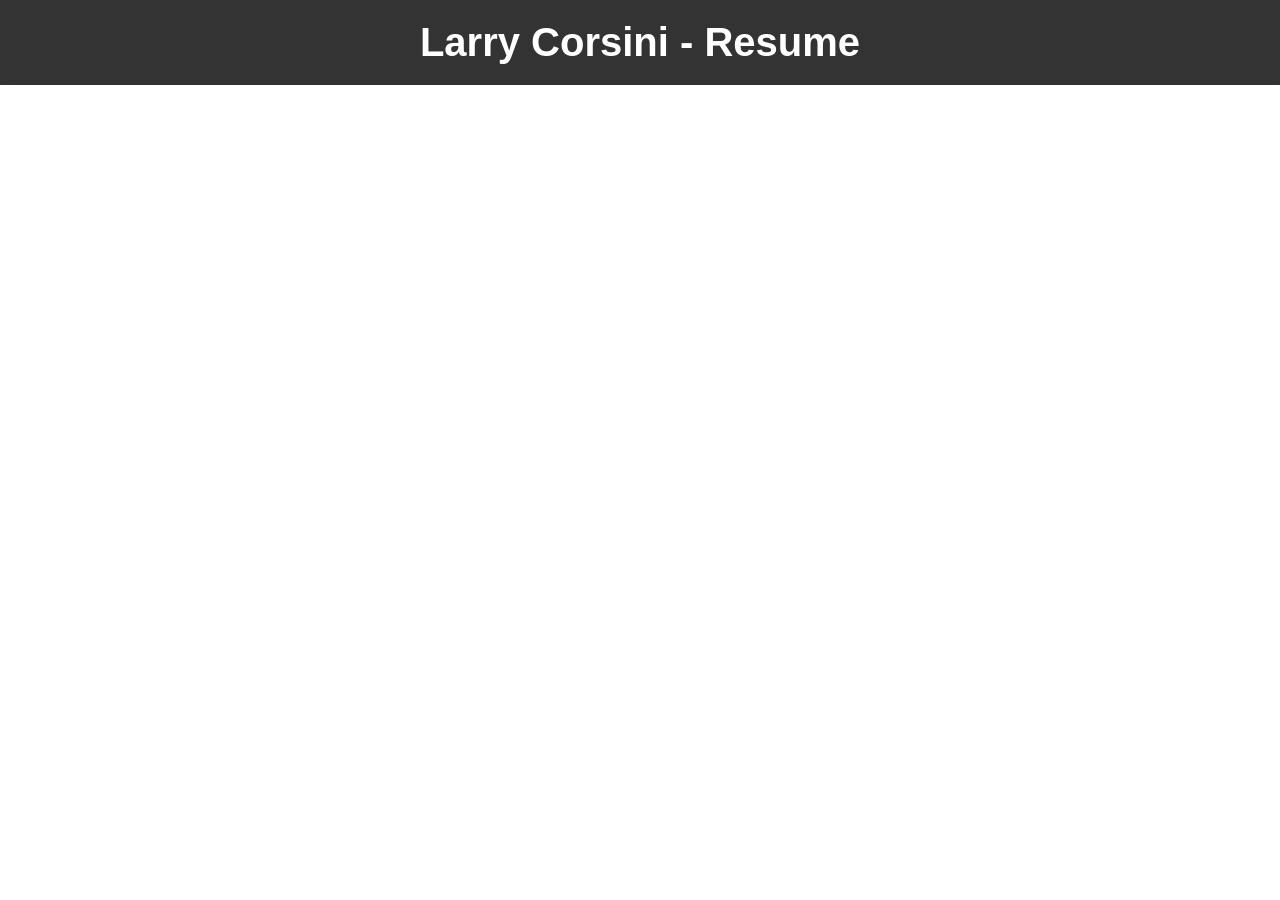
==== commit eb599ff3: "Add files via upload" ====
--- a/index.html
+++ b/index.html
@@ -12,7 +12,7 @@
     </div>
 
     <div class="pdf-container">
-        <embed src="LarryCorsiniResume.pdf" type="application/pdf" class="pdf-frame"/>
+        <iframe src="LarryCorsiniResume.pdf" class="pdf-frame" frameborder="0"></iframe>
     </div>
 </body>
 </html>
--- a/styles.css
+++ b/styles.css
@@ -7,6 +7,7 @@
     flex-direction: column;
     height: 100vh;
     background-color: #f4f4f4;
+    overflow: hidden;
 }
 
 .header {
@@ -38,12 +39,14 @@
     margin: 0;
     background-color: #fff;
     box-shadow: 0 4px 10px rgba(0, 0, 0, 0.1);
+    height: calc(100vh - 80px); /* Adjust height minus header */
 }
 
 .pdf-frame {
     width: 100%;
     height: 100%;
     border: none;
+    overflow: hidden;
 }
 
 /* Mobile styles */
@@ -55,4 +58,13 @@
     .header p {
         font-size: 1em;
     }
+
+    .pdf-container {
+        height: calc(100vh - 120px); /* Adjust height for mobile header */
+    }
+
+    .pdf-frame {
+        height: 100%;
+        width: 100%;
+    }
 }
